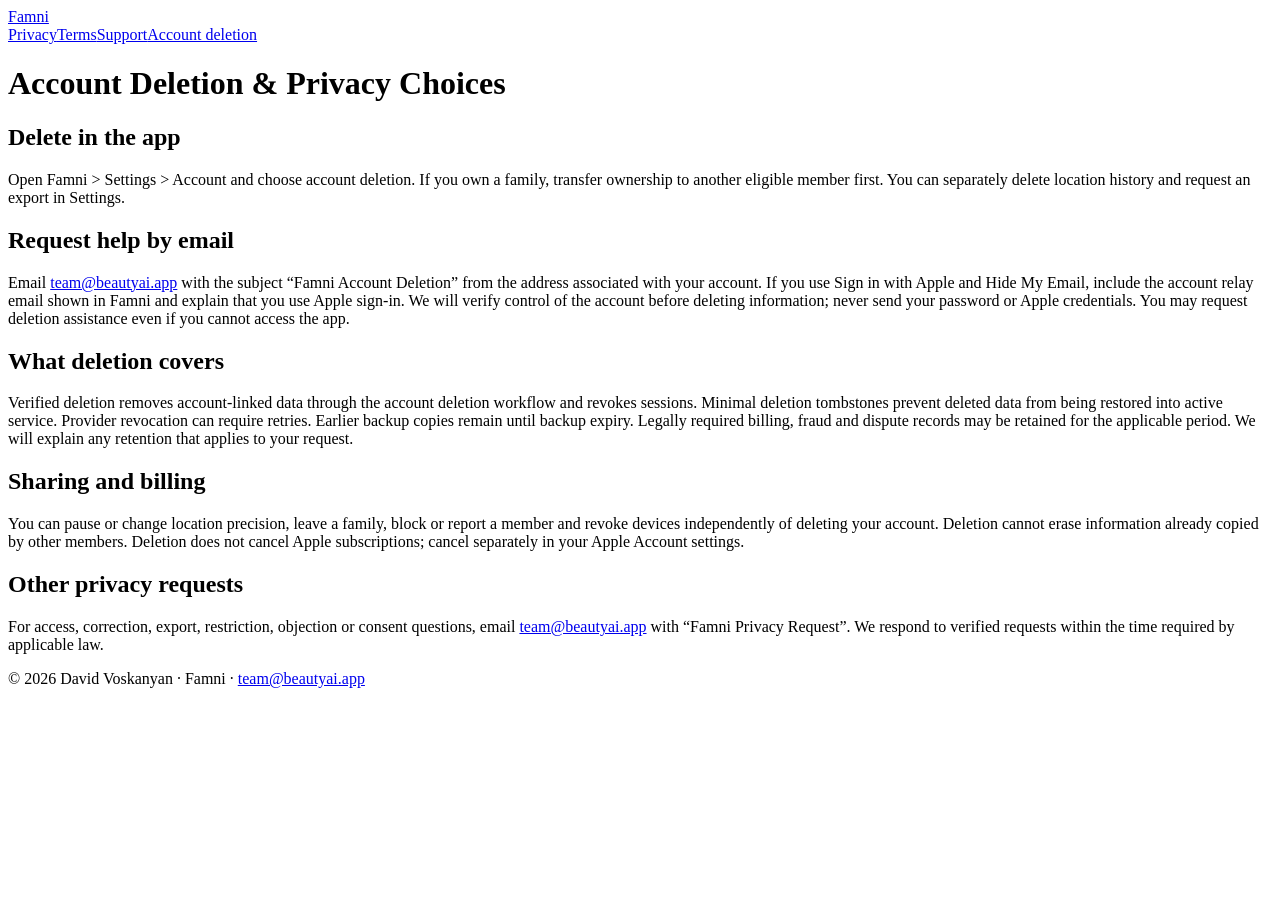
==== deletion.html @ 6294f3f2 "Publish Famni deletion.html" ====
<!doctype html><html lang="en"><head><meta charset="utf-8"><meta name="viewport" content="width=device-width, initial-scale=1"><title>Account Deletion &amp; Privacy Choices — Famni</title><meta name="description" content="Famni Account Deletion &amp; Privacy Choices. Voluntary family location sharing. Contact team@beautyai.app."><link rel="stylesheet" href="styles.css"></head><body><header><a class="brand" href="index.html">Famni</a><nav aria-label="Legal and support"><a href="privacy.html">Privacy</a><a href="terms.html">Terms</a><a href="support.html">Support</a><a href="deletion.html">Account deletion</a></nav></header><main><h1>Account Deletion &amp; Privacy Choices</h1><section><h2>Delete in the app</h2><p>Open Famni &gt; Settings &gt; Account and choose account deletion. If you own a family, transfer ownership to another eligible member first. You can separately delete location history and request an export in Settings.</p></section><section><h2>Request help by email</h2><p>Email <a href="mailto:team@beautyai.app">team@beautyai.app</a> with the subject “Famni Account Deletion” from the address associated with your account. If you use Sign in with Apple and Hide My Email, include the account relay email shown in Famni and explain that you use Apple sign-in. We will verify control of the account before deleting information; never send your password or Apple credentials. You may request deletion assistance even if you cannot access the app.</p></section><section><h2>What deletion covers</h2><p>Verified deletion removes account-linked data through the account deletion workflow and revokes sessions. Minimal deletion tombstones prevent deleted data from being restored into active service. Provider revocation can require retries. Earlier backup copies remain until backup expiry. Legally required billing, fraud and dispute records may be retained for the applicable period. We will explain any retention that applies to your request.</p></section><section><h2>Sharing and billing</h2><p>You can pause or change location precision, leave a family, block or report a member and revoke devices independently of deleting your account. Deletion cannot erase information already copied by other members. Deletion does not cancel Apple subscriptions; cancel separately in your Apple Account settings.</p></section><section><h2>Other privacy requests</h2><p>For access, correction, export, restriction, objection or consent questions, email <a href="mailto:team@beautyai.app">team@beautyai.app</a> with “Famni Privacy Request”. We respond to verified requests within the time required by applicable law.</p></section></main><footer>© 2026 David Voskanyan · Famni · <a href="mailto:team@beautyai.app">team@beautyai.app</a></footer></body></html>
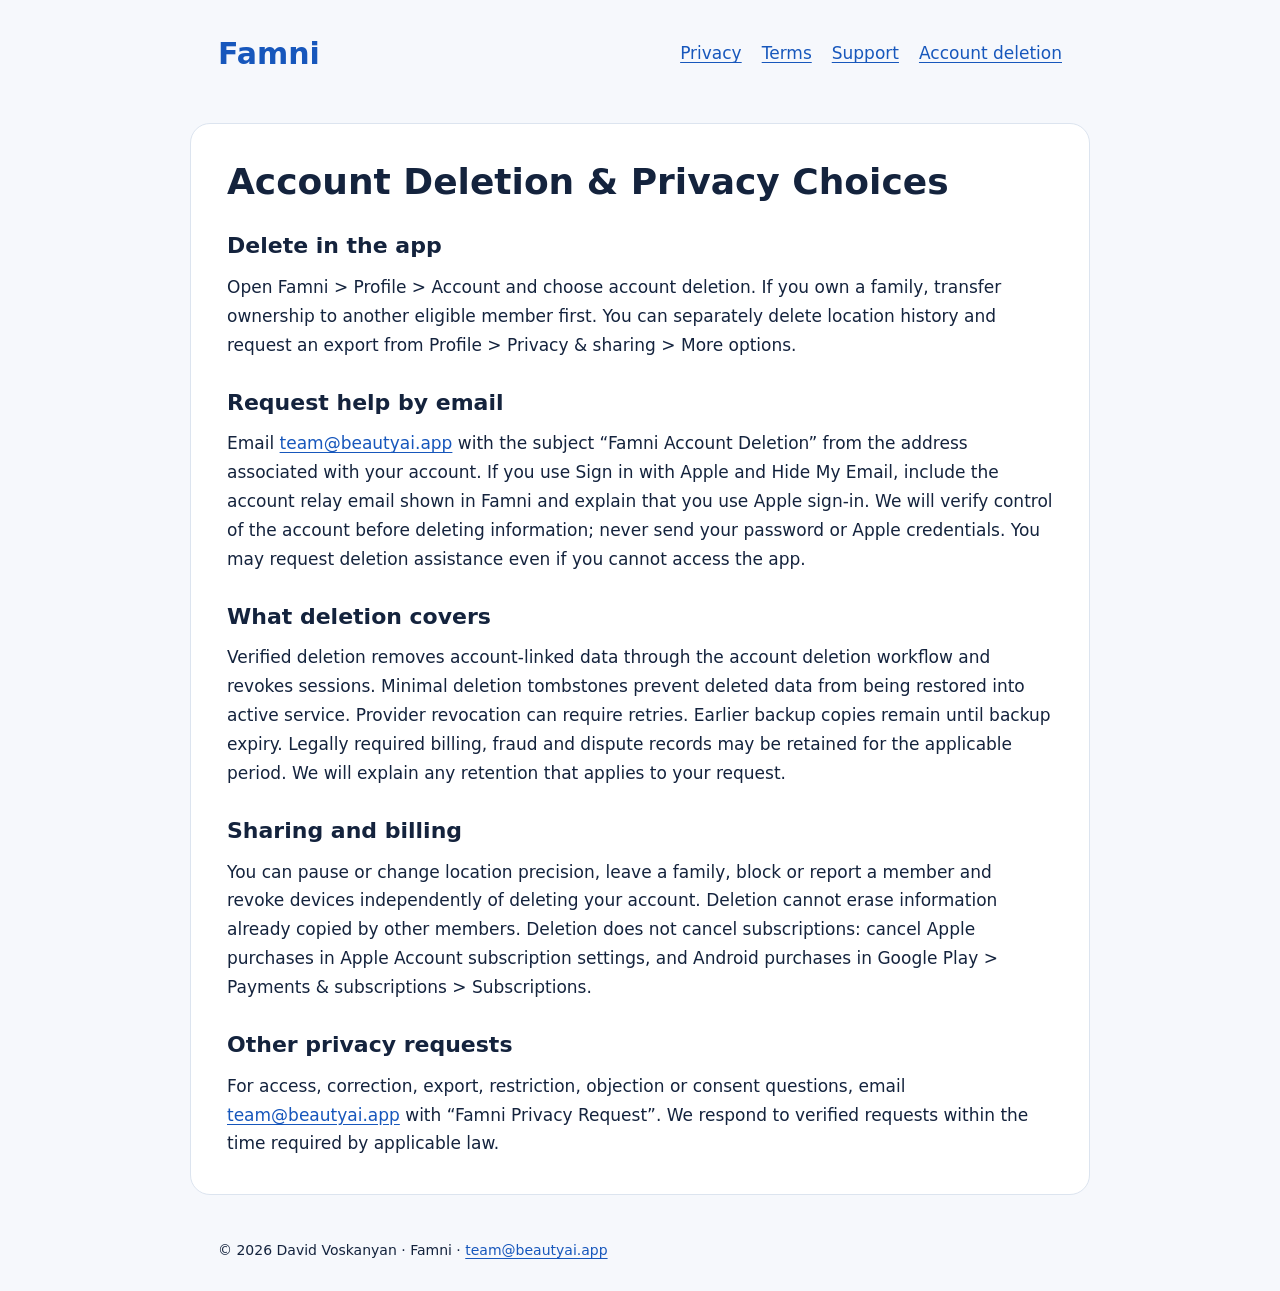
==== commit 83ab2e33: "Clarify Famni Android billing, support and deletion instructions" ====
--- a/deletion.html
+++ b/deletion.html
@@ -1 +1 @@
-<!doctype html><html lang="en"><head><meta charset="utf-8"><meta name="viewport" content="width=device-width, initial-scale=1"><title>Account Deletion &amp; Privacy Choices — Famni</title><meta name="description" content="Famni Account Deletion &amp; Privacy Choices. Voluntary family location sharing. Contact team@beautyai.app."><link rel="stylesheet" href="styles.css"></head><body><header><a class="brand" href="index.html">Famni</a><nav aria-label="Legal and support"><a href="privacy.html">Privacy</a><a href="terms.html">Terms</a><a href="support.html">Support</a><a href="deletion.html">Account deletion</a></nav></header><main><h1>Account Deletion &amp; Privacy Choices</h1><section><h2>Delete in the app</h2><p>Open Famni &gt; Settings &gt; Account and choose account deletion. If you own a family, transfer ownership to another eligible member first. You can separately delete location history and request an export in Settings.</p></section><section><h2>Request help by email</h2><p>Email <a href="mailto:team@beautyai.app">team@beautyai.app</a> with the subject “Famni Account Deletion” from the address associated with your account. If you use Sign in with Apple and Hide My Email, include the account relay email shown in Famni and explain that you use Apple sign-in. We will verify control of the account before deleting information; never send your password or Apple credentials. You may request deletion assistance even if you cannot access the app.</p></section><section><h2>What deletion covers</h2><p>Verified deletion removes account-linked data through the account deletion workflow and revokes sessions. Minimal deletion tombstones prevent deleted data from being restored into active service. Provider revocation can require retries. Earlier backup copies remain until backup expiry. Legally required billing, fraud and dispute records may be retained for the applicable period. We will explain any retention that applies to your request.</p></section><section><h2>Sharing and billing</h2><p>You can pause or change location precision, leave a family, block or report a member and revoke devices independently of deleting your account. Deletion cannot erase information already copied by other members. Deletion does not cancel Apple subscriptions; cancel separately in your Apple Account settings.</p></section><section><h2>Other privacy requests</h2><p>For access, correction, export, restriction, objection or consent questions, email <a href="mailto:team@beautyai.app">team@beautyai.app</a> with “Famni Privacy Request”. We respond to verified requests within the time required by applicable law.</p></section></main><footer>© 2026 David Voskanyan · Famni · <a href="mailto:team@beautyai.app">team@beautyai.app</a></footer></body></html>
+<!doctype html><html lang="en"><head><meta charset="utf-8"><meta name="viewport" content="width=device-width, initial-scale=1"><title>Account Deletion &amp; Privacy Choices — Famni</title><meta name="description" content="Famni Account Deletion &amp; Privacy Choices. Voluntary family location sharing. Contact team@beautyai.app."><link rel="stylesheet" href="styles.css"></head><body><header><a class="brand" href="index.html">Famni</a><nav aria-label="Legal and support"><a href="privacy.html">Privacy</a><a href="terms.html">Terms</a><a href="support.html">Support</a><a href="deletion.html">Account deletion</a></nav></header><main><h1>Account Deletion &amp; Privacy Choices</h1><section><h2>Delete in the app</h2><p>Open Famni &gt; Profile &gt; Account and choose account deletion. If you own a family, transfer ownership to another eligible member first. You can separately delete location history and request an export from Profile &gt; Privacy &amp; sharing &gt; More options.</p></section><section><h2>Request help by email</h2><p>Email <a href="mailto:team@beautyai.app">team@beautyai.app</a> with the subject “Famni Account Deletion” from the address associated with your account. If you use Sign in with Apple and Hide My Email, include the account relay email shown in Famni and explain that you use Apple sign-in. We will verify control of the account before deleting information; never send your password or Apple credentials. You may request deletion assistance even if you cannot access the app.</p></section><section><h2>What deletion covers</h2><p>Verified deletion removes account-linked data through the account deletion workflow and revokes sessions. Minimal deletion tombstones prevent deleted data from being restored into active service. Provider revocation can require retries. Earlier backup copies remain until backup expiry. Legally required billing, fraud and dispute records may be retained for the applicable period. We will explain any retention that applies to your request.</p></section><section><h2>Sharing and billing</h2><p>You can pause or change location precision, leave a family, block or report a member and revoke devices independently of deleting your account. Deletion cannot erase information already copied by other members. Deletion does not cancel subscriptions: cancel Apple purchases in Apple Account subscription settings, and Android purchases in Google Play &gt; Payments &amp; subscriptions &gt; Subscriptions.</p></section><section><h2>Other privacy requests</h2><p>For access, correction, export, restriction, objection or consent questions, email <a href="mailto:team@beautyai.app">team@beautyai.app</a> with “Famni Privacy Request”. We respond to verified requests within the time required by applicable law.</p></section></main><footer>© 2026 David Voskanyan · Famni · <a href="mailto:team@beautyai.app">team@beautyai.app</a></footer></body></html>
--- a/styles.css
+++ b/styles.css
@@ -0,0 +1 @@
+*{box-sizing:border-box}body{margin:0;background:#f6f8fc;color:#14233d;font:17px/1.7 system-ui,-apple-system,sans-serif}header,main,footer{max-width:900px;margin:auto;padding:28px}header{display:flex;align-items:center;justify-content:space-between;gap:20px;flex-wrap:wrap}.brand{font-size:30px;font-weight:800;text-decoration:none}nav{display:flex;gap:20px;flex-wrap:wrap}a{color:#1757bc;text-underline-offset:3px}main{background:white;border:1px solid #dce4ef;border-radius:20px;margin:16px auto;padding:36px}h1{font-size:36px;line-height:1.2;margin:0 0 28px}h2{font-size:22px;line-height:1.35;margin:28px 0 12px}p{margin:0}footer{font-size:14px}@media(max-width:600px){header,footer{padding:20px}main{border-radius:0;padding:24px;margin:0}h1{font-size:30px}nav{gap:12px}}
